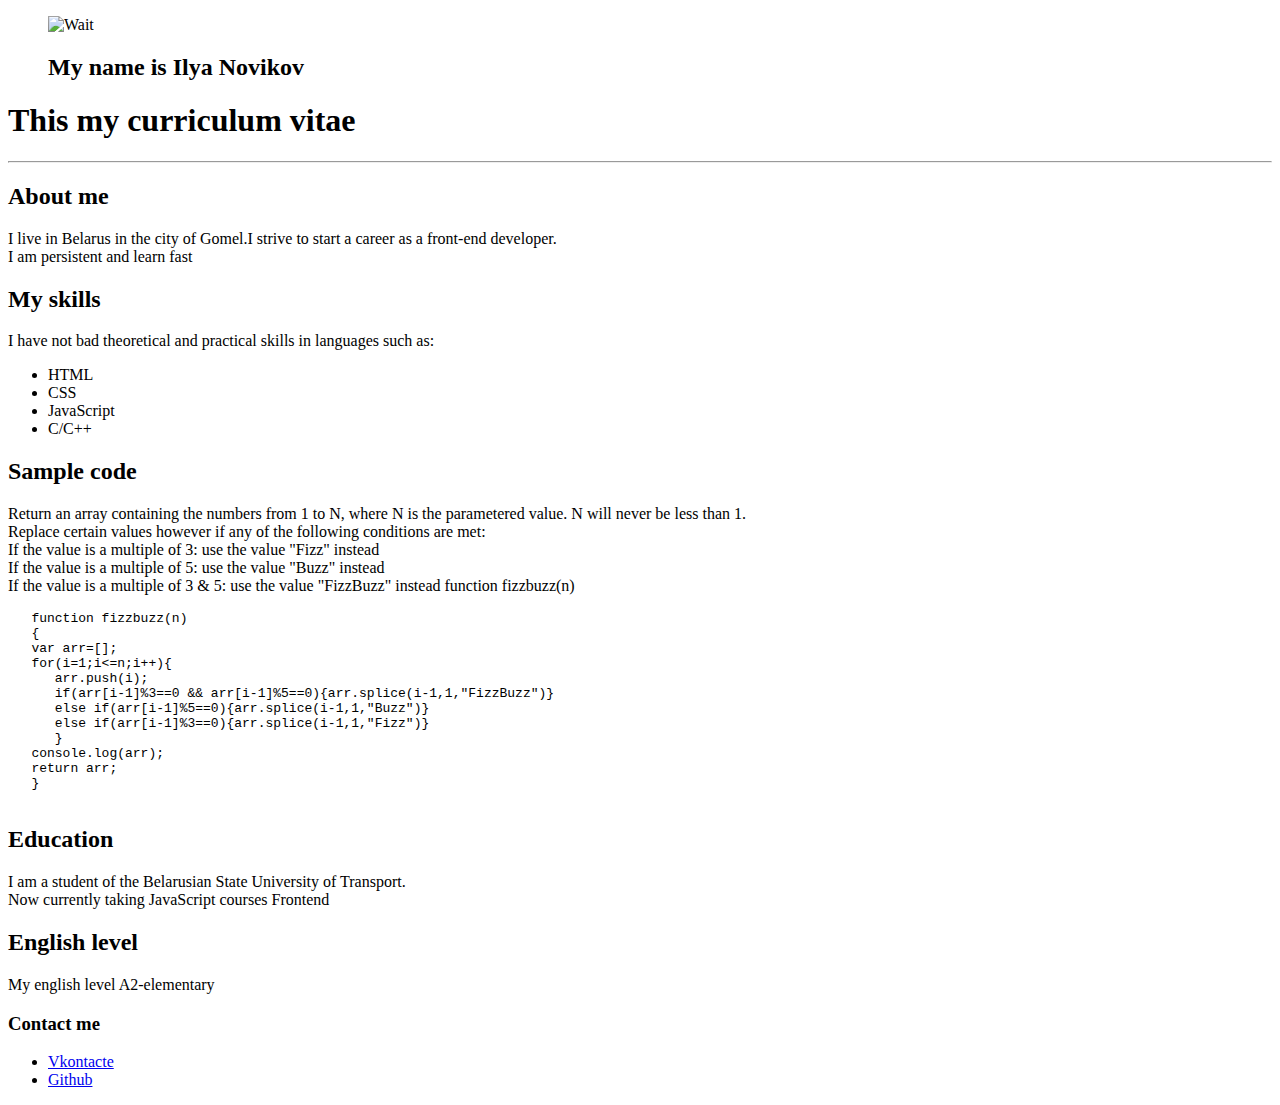
==== index.html @ d6a317ac "init: start youtube-task" ====
<!DOCTYPE html>
<html lang="en">
<head>
   <meta charset="UTF-8">
   <meta name="viewport" content="width=device-width, initial-scale=1.0">
   <title>curriculum vitae</title>
   <link rel="stylesheet" href="css/Main.css">
</head>
<body>
   <div class="conteuner">
      <header class="header">
         <figure class="figure">
            <img class="img-fluid" src="img/ava.png" alt="Wait">
            <h2>My name is Ilya Novikov</h2>
         </figure>
         <div class="text">
            <h1>This my curriculum vitae</h1>
         </div>   
      </header>
      <hr>
      <section class="About">  
         <h2 class="h2">About me</h2>
            <div class="content">
               <p>I live in Belarus in the city of Gomel.I strive to start a career as a front-end developer.
                  <br>I am persistent and learn fast
               </p>   
            </div>
      </section>
      <section class="Skills">  
         <h2 class="h2">My skills</h2>
         <div class="content">
            <p>I have not bad theoretical and practical skills in languages such as:</p>
            <ul>
               <li>HTML</li>
               <li>CSS</li>
               <li> JavaScript</li>
               <li>C/C++</li>
            </ul>
         </div>
      </section>
      <section class="Sample">
         <h2 class="h2">Sample code</h2>
         <div class="content">
            <p>
               Return an array containing the numbers from 1 to N, where N is the parametered value. N will never be less than 1.<br>
               Replace certain values however if any of the following conditions are met:<br>
               If the value is a multiple of 3: use the value "Fizz" instead<br> If the value is a multiple of 5: use the value "Buzz" instead<br> If the value is a multiple of 3 & 5: use the value "FizzBuzz" instead
               function fizzbuzz(n)
            </p>
            <!-- <img class="img-code" src="img/Code.PNG" alt="#"> -->
          <pre class="code">
   function fizzbuzz(n)
   {
   var arr=[];
   for(i=1;i&lt;=n;i++){
      arr.push(i);
      if(arr[i-1]%3==0 && arr[i-1]%5==0){arr.splice(i-1,1,"FizzBuzz")}
      else if(arr[i-1]%5==0){arr.splice(i-1,1,"Buzz")}
      else if(arr[i-1]%3==0){arr.splice(i-1,1,"Fizz")}
      }
   console.log(arr);
   return arr;
   }      
             </pre>
         </div>
      </section>
      <section class="Education">
         <h2 class="h2">Education</h2>
         <div class="content">
            <P>I am a student of the Belarusian State University of Transport.<br>
               Now currently taking JavaScript courses Frontend<br>
            </P> 
         </div>
      </section>
      <section class="English">
         <h2 class="h2">English level</h2>
         <div class="content">
            <P>My english level A2-elementary</P>
         </div>
      </section>
   </div>
   <footer class="footer">
      <div class="fooret-content">
      <h3>Contact me</h3>
      <nav class="nav">
         <ul class="list-group">
            <li class="list-group-item active">
               <a class="nav-link" href="https://vk.com/id176117791">Vkontacte</a>
            </li>
            <li class="list-group-item disabled" aria-disabled="true">
               <a class="nav-link" href="https://github.com/novikov2001/rsschool-cv/blob/gh-pages/cv.md">Github</a>
            </li>
         </ul>
      </nav>
      </div>
   </footer>
</body>
</html>
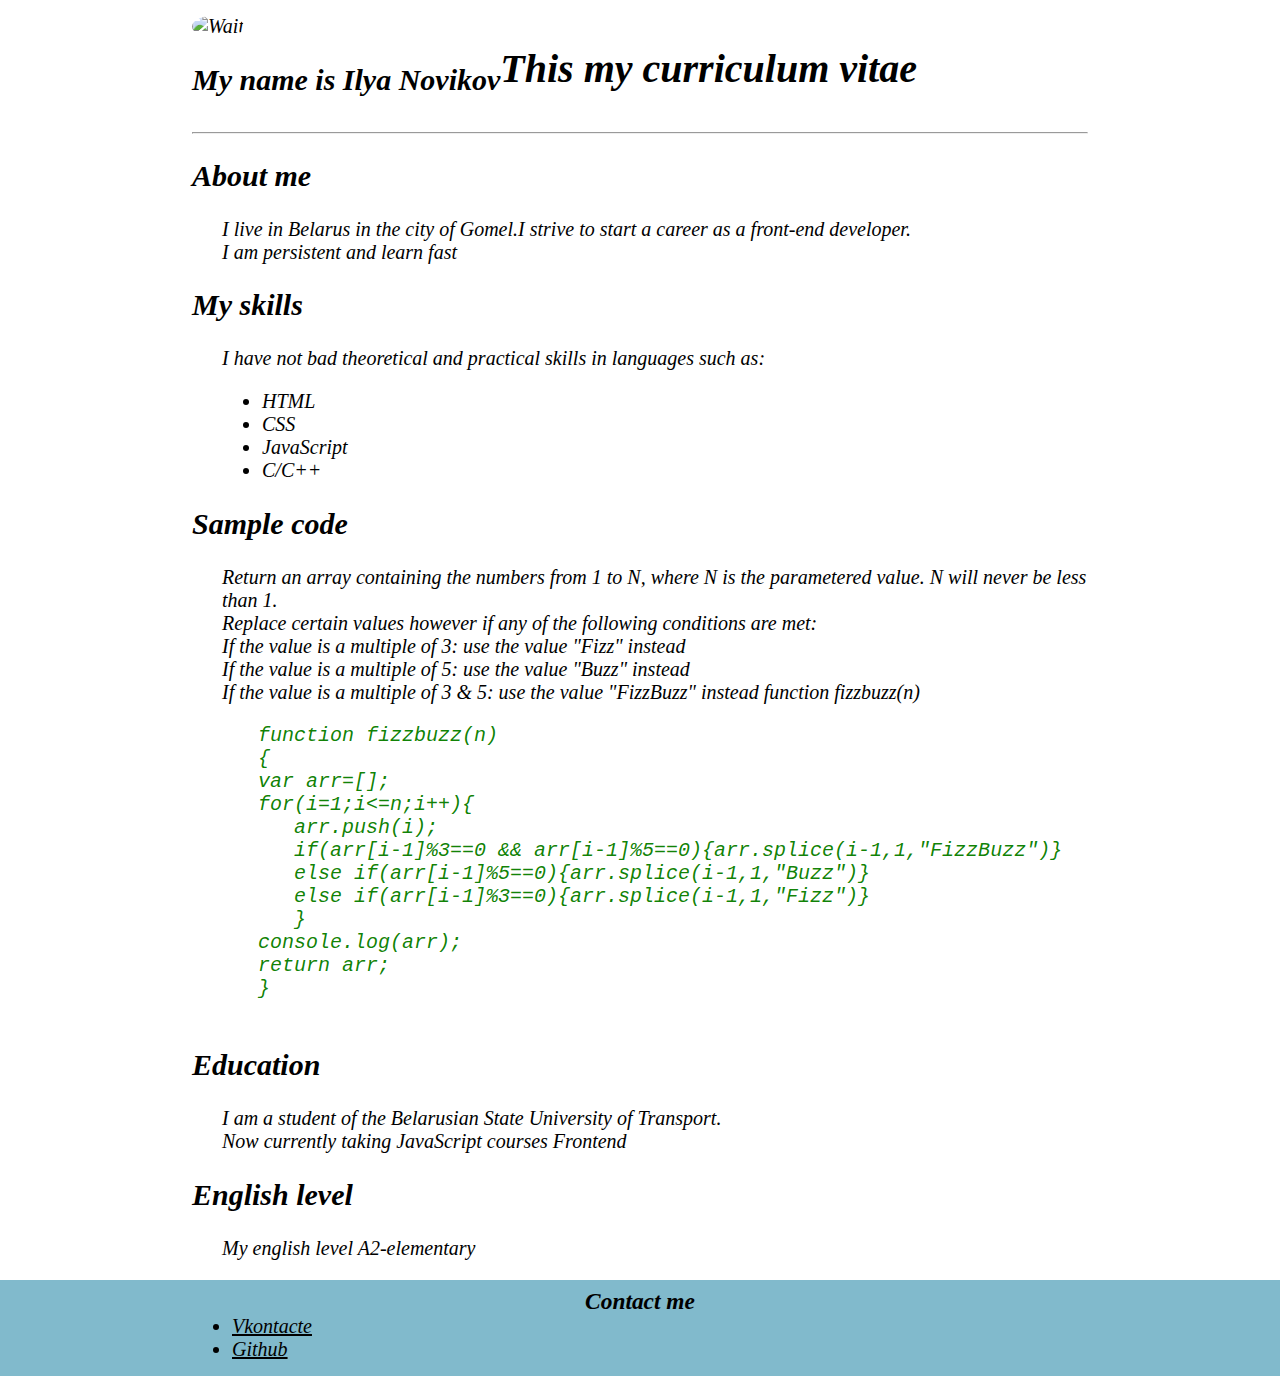
==== commit 200401ab: "refactor: change structure of the project" ====
--- a/index.html
+++ b/index.html
@@ -10,7 +10,7 @@
    <div class="conteuner">
       <header class="header">
          <figure class="figure">
-            <img class="img-fluid" src="img/ava.png" alt="Wait">
+            <img class="img-fluid" src="https://static-prod.weplay.tv/users/avatar/user_74950_e06d1a10c44dea16efe99988570b2ddf.png" alt="Wait">
             <h2>My name is Ilya Novikov</h2>
          </figure>
          <div class="text">
--- a/css/Main.css
+++ b/css/Main.css
@@ -0,0 +1,64 @@
+body{
+   min-height: 100vh;
+   background: url(https://i.pinimg.com/originals/2d/0f/79/2d0f796f4655baeca812ed1b7af9abf7.jpg) no-repeat fixed;
+   background-size: cover;
+   margin: 0 auto;
+   font-style: oblique;
+   font-size: 20px;
+}
+ul{
+   margin: 0;
+}
+h3{
+   margin: 0px;
+   padding: 0px;
+   text-align: center;
+} 
+hr {
+   color:grey;
+}
+.conteuner{
+   margin-top: 15px;
+   padding-left: 15%;
+   padding-right: 15%;
+}
+.header{
+   height: 20%;
+   display: flex;
+   justify-content: start;
+}
+.figure{
+   margin: auto 0;
+}
+.img-fluid{
+   width: 50%;
+   border-radius: 50%;
+   margin: auto 0;
+}
+.text{
+   margin: auto 0;
+}
+.code{
+   color:rgba(11, 128, 0, 0.979);
+}
+.content{
+   padding-left: 30px;
+}
+.footer{
+   width: 100%;
+   min-height: 80px;
+   background-color: rgb(3, 118, 153,0.5);
+   padding-top: 8px;
+   padding-bottom: 8px;
+}
+.fooret-content{
+   padding-left: 15%;
+   padding-right: 15%;
+}
+.nav-link{
+   color:black;
+   transition: color .2s linear;
+}
+.nav-link:hover{
+   color:rgb(12, 206, 141);
+}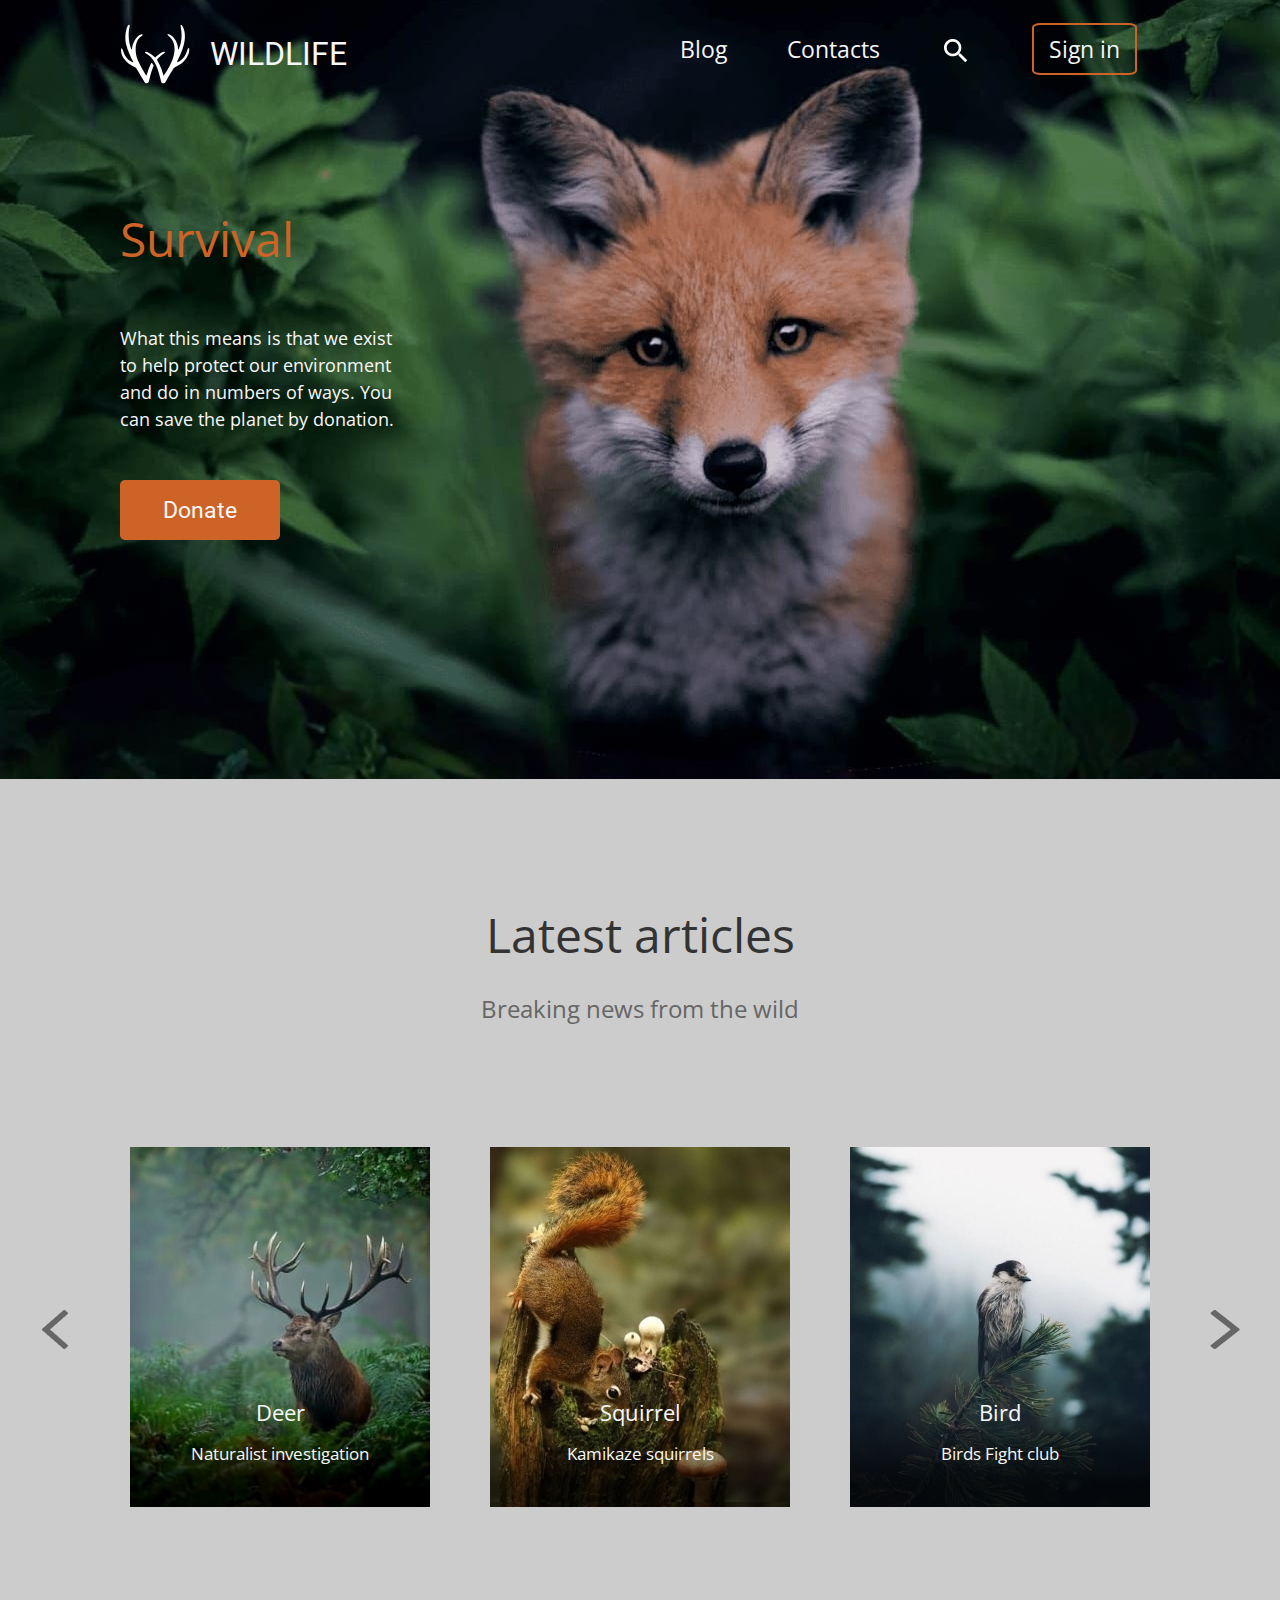
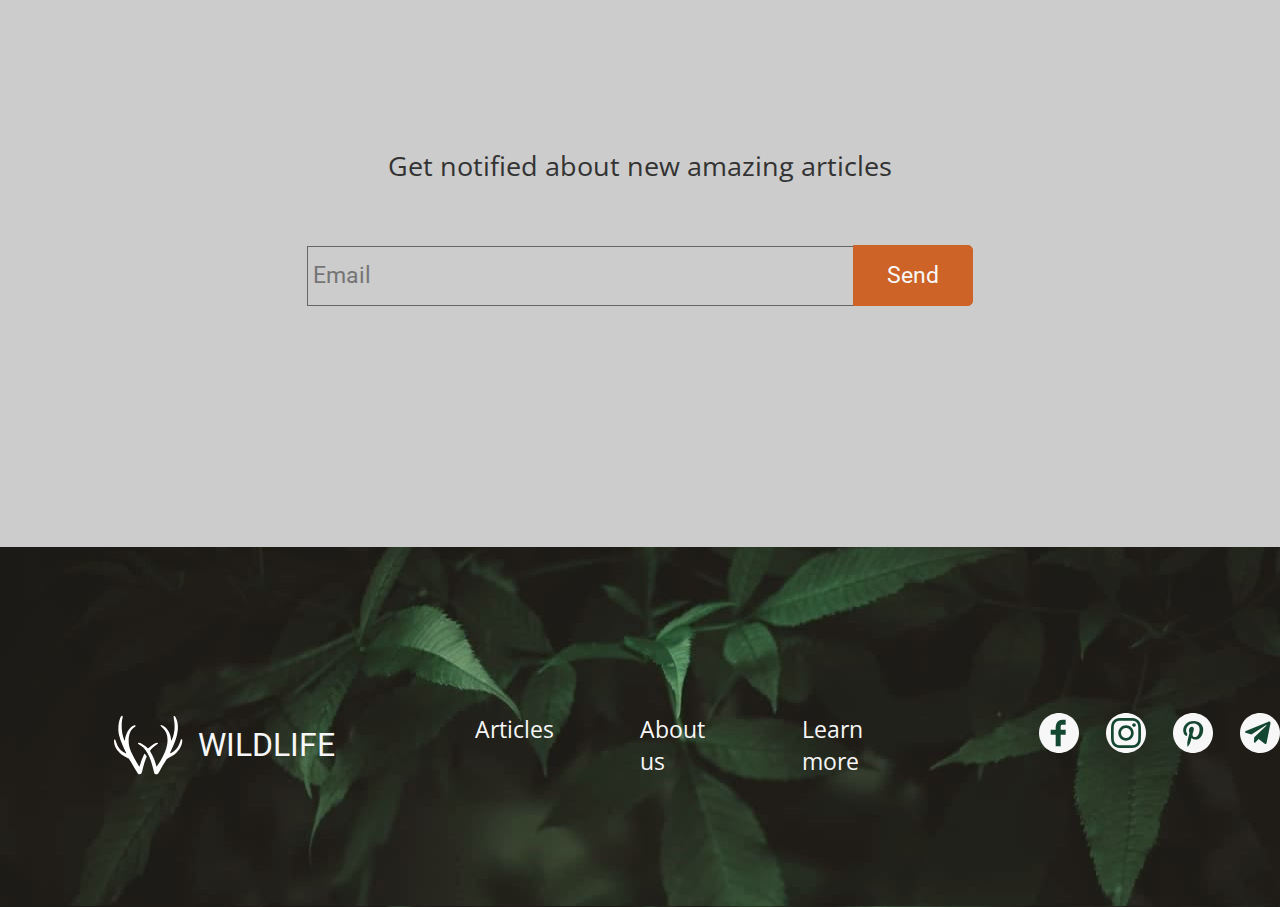
==== commit 4f2d9ffc: "Start: task" ====
--- a/index.html
+++ b/index.html
@@ -2,97 +2,88 @@
 <html lang="en">
 <head>
    <meta charset="UTF-8">
+   <meta http-equiv="X-UA-Compatible" content="IE=edge">
    <meta name="viewport" content="width=device-width, initial-scale=1.0">
-   <title>curriculum vitae</title>
-   <link rel="stylesheet" href="css/Main.css">
+   <title>Wildlife</title>
+   <link rel="stylesheet" href="css/style.css">
+   <link rel="preconnect" href="https://fonts.gstatic.com">
+   <link href="https://fonts.googleapis.com/css2?family=Open+Sans&family=Roboto&display=swap" rel="stylesheet">
 </head>
-<body>
-   <div class="conteuner">
+<body >
+   <div class="conteyner">
+      <div class="firstsection">
       <header class="header">
-         <figure class="figure">
-            <img class="img-fluid" src="https://static-prod.weplay.tv/users/avatar/user_74950_e06d1a10c44dea16efe99988570b2ddf.png" alt="Wait">
-            <h2>My name is Ilya Novikov</h2>
-         </figure>
-         <div class="text">
-            <h1>This my curriculum vitae</h1>
-         </div>   
+         <div class="logo">
+            <img class="logo_img" src="img/Frame.svg" alt="#">
+            <p class="logo_str">wildlife</p>
+         </div>
+         <nav class="nav">
+            <ul class="nav_ul">
+               <li class="nav_li"><a class="nav_a" href="#">Blog</a></li>
+               <li class="nav_li"><a class="nav_a" href="#">Contacts</a></li>
+               <li class="nav_li"><a class="nav_a" href="#"><img class="nav_a_img" src="img/navicon.png" alt="#"></a></li>
+               <li class="nav_li nav_button"><a class="nav_a_sign" href="#">Sign in</a></li>
+            </ul>      
+         </nav>
       </header>
-      <hr>
-      <section class="About">  
-         <h2 class="h2">About me</h2>
-            <div class="content">
-               <p>I live in Belarus in the city of Gomel.I strive to start a career as a front-end developer.
-                  <br>I am persistent and learn fast
-               </p>   
+         <div class="Survival">
+            <h1 class="h1">Survival</h1>
+            <p class="Survial-text">What this means is that we exist to help protect our environment and do in numbers of ways. You can save the planet by donation.</p>
+            <button class="button">Donate</button>
+         </div>
+      </div>
+      <div class="Latest">
+            <div class="latest-text">
+               <h2>Latest articles</h2>
+               <p class="latest-text-p">Breaking news from the wild</p>
             </div>
-      </section>
-      <section class="Skills">  
-         <h2 class="h2">My skills</h2>
-         <div class="content">
-            <p>I have not bad theoretical and practical skills in languages such as:</p>
-            <ul>
-               <li>HTML</li>
-               <li>CSS</li>
-               <li> JavaScript</li>
-               <li>C/C++</li>
-            </ul>
+            <div class="slider">
+               <div class="strelki str_left"></div>
+                     <div class="slider_element Deer">
+                        <h4 class="h4_slider">Deer</h4>
+                        <p class="info">Naturalist investigation</p>
+                     </div>
+                     <div class="slider_element Squirrel">
+                        <h4 class="h4_slider">Squirrel</h4>
+                        <p class="info">Kamikaze squirrels</p>
+                     </div>
+                     <div class="slider_element Bird">
+                        <h4 class="h4_slider">Bird</h4>
+                        <p class="info">Birds Fight club</p>
+                     </div>
+               <div class="strelki str_right"></div>
+            </div> 
+            <h3 class="H3">Get notified about new amazing articles </h3>
+            <div class="GetNotified">
+               <form method="get" action="">
+                  <input class="form-email" type="email" name="email" placeholder="Email">
+                  <input class="form-submit" type="submit" placeholder="Send" name="submit" value="Send">
+               </form>
+            </div> 
+      </div>
+      <footer class="footer">
+         <div class="footer_content">
+            <div class="logo footer_logo">
+               <img class="" src="img/Frame.svg" alt="#">
+               <p class="Footer_logo_str">wildlife</p>
+            </div>
+            <div class="footer_link">
+               <ul class="footer_link_ul">
+                  <li class="link_ul_li"><a class="link_a" href="#">Articles</a></li>
+                  <li class="link_ul_li"><a class="link_a" href="#">About us</a></li>
+                  <li class="link_ul_li"><a class="link_a" href="#">Learn more</a></li>
+               </ul>
+            </div>
+            <div class="footer_seti">
+               <ul class="seti_ul">
+                  <li class="seti_li"><a href="#"><img src="img/facebook.svg" alt=""></a></li>
+                  <li class="seti_li"><a href="#"><img src="img/inst.svg" alt=""></a></li>
+                  <li class="seti_li"><a href="#"><img src="img/icon.svg" alt=""></a></li>
+                  <li class="seti_li"><a href="#"><img src="img/telegram.svg" alt=""></a></li>
+               </ul>
+            </div>
          </div>
-      </section>
-      <section class="Sample">
-         <h2 class="h2">Sample code</h2>
-         <div class="content">
-            <p>
-               Return an array containing the numbers from 1 to N, where N is the parametered value. N will never be less than 1.<br>
-               Replace certain values however if any of the following conditions are met:<br>
-               If the value is a multiple of 3: use the value "Fizz" instead<br> If the value is a multiple of 5: use the value "Buzz" instead<br> If the value is a multiple of 3 & 5: use the value "FizzBuzz" instead
-               function fizzbuzz(n)
-            </p>
-            <!-- <img class="img-code" src="img/Code.PNG" alt="#"> -->
-          <pre class="code">
-   function fizzbuzz(n)
-   {
-   var arr=[];
-   for(i=1;i&lt;=n;i++){
-      arr.push(i);
-      if(arr[i-1]%3==0 && arr[i-1]%5==0){arr.splice(i-1,1,"FizzBuzz")}
-      else if(arr[i-1]%5==0){arr.splice(i-1,1,"Buzz")}
-      else if(arr[i-1]%3==0){arr.splice(i-1,1,"Fizz")}
-      }
-   console.log(arr);
-   return arr;
-   }      
-             </pre>
-         </div>
-      </section>
-      <section class="Education">
-         <h2 class="h2">Education</h2>
-         <div class="content">
-            <P>I am a student of the Belarusian State University of Transport.<br>
-               Now currently taking JavaScript courses Frontend<br>
-            </P> 
-         </div>
-      </section>
-      <section class="English">
-         <h2 class="h2">English level</h2>
-         <div class="content">
-            <P>My english level A2-elementary</P>
-         </div>
-      </section>
+      </footer>
    </div>
-   <footer class="footer">
-      <div class="fooret-content">
-      <h3>Contact me</h3>
-      <nav class="nav">
-         <ul class="list-group">
-            <li class="list-group-item active">
-               <a class="nav-link" href="https://vk.com/id176117791">Vkontacte</a>
-            </li>
-            <li class="list-group-item disabled" aria-disabled="true">
-               <a class="nav-link" href="https://github.com/novikov2001/rsschool-cv/blob/gh-pages/cv.md">Github</a>
-            </li>
-         </ul>
-      </nav>
-      </div>
-   </footer>
 </body>
-</html>
+</html>--- a/css/style.css
+++ b/css/style.css
@@ -0,0 +1,328 @@
+body{
+   align-items: center;
+   margin: 0px;
+   background-color: rgb(101, 146, 129);
+}
+ul{
+   list-style:none;
+}
+a{
+   text-decoration: none;
+   color: #f7f7f7;
+
+}
+h1{
+   color:#CD6326;
+   font-family: 'Open Sans', sans-serif;
+   font-style: normal;
+   font-weight: normal;
+   font-size: 48px;
+   line-height: 72px;
+}
+h2{
+   font-family: 'Open Sans', sans-serif;
+   font-style: normal;
+   font-weight: normal;
+   font-size: 48px;
+   line-height: 72px;
+   text-align: center;
+   color: #333333;
+   margin: 0;
+}
+h3{
+   font-family: 'Open Sans', sans-serif;
+   font-style: normal;
+   font-weight: normal;
+   font-size: 27px;
+   line-height: 40px;
+   text-align: center;
+   color: #333333;
+}
+h4{
+   font-family: 'Open Sans', sans-serif;
+   font-style: normal;
+   font-weight: normal;
+   font-size: 22px;
+   line-height: 36px;
+   text-align: center;
+   color: #F7F7F7;
+}
+.conteyner{
+  max-width: 1440px;
+  margin: 0 auto  ;
+} 
+.firstsection{
+  margin: 0;
+  background-image: url("../img/lisa.png");
+  height: 779px;
+  color: #f7f7f7;
+} 
+.header{
+   display: flex;
+   justify-content: space-between;
+   padding-top: 19px;
+}
+.logo{
+   display: flex;
+   margin: auto 0;
+}
+.logo_img{
+   margin-left: 120px;
+}
+.logo_str{
+   font-family: 'Roboto', sans-serif;
+   font-style: normal;
+   font-weight: normal;
+   font-size: 32px;
+   line-height: 60px;
+   text-transform: uppercase;
+   margin: 0 0 0 20px;
+}
+.nav_ul{
+   font-family: 'Open Sans', sans-serif;
+   font-size: 23px;
+   line-height: 60px;
+   display: flex;
+   margin: 0;
+}
+.nav_li{
+   margin-right: 60px;
+}
+.nav_a_img {
+   margin-top: 16px;
+   
+}
+.nav_a:hover {
+   color: #CD6326;
+}
+.nav_button{
+   margin-right: 143px;
+}
+.nav_a_sign{
+   padding: 8px 15px 8px 15px;
+   transition: border 0.2s;
+   border: solid 2px #CD6326;
+   border-radius: 8%;
+   transition: background-color 0.2s;
+}
+ .nav_a_sign:hover {
+   background-color:#CD6326;
+} 
+.nav_a_sign:active {
+   background-color:#8F5613;
+   border: solid 2px #8F5613;
+} 
+.Survival{
+   margin-left: 120px;
+   margin-top: 115px;
+}
+.Survial-text{
+   width: 274px;
+   height: 108px;
+   margin-top: 50px;
+   font-family: 'Open Sans', sans-serif;
+   font-style: normal;
+   font-weight: normal;
+   font-size: 18px;
+   line-height: 27px;
+   letter-spacing:normal;
+}
+.button{
+   width: 160px;
+   height: 60px;
+   margin-top: 29px;
+   font-family: 'Roboto', sans-serif;
+   font-style: normal;
+   font-weight: normal;
+   font-size: 23px;
+   line-height: 27px;
+   color:#f7f7f7;
+   background-color: #CD6326;
+   border:none;
+   border-radius: 5px;
+   transition: background-color 0.1s;
+}
+.button:hover{
+   background-color: #E39128;
+}
+.button:focus{
+   outline: none;
+}
+.button:active{
+   background-color: #8F5613;
+}
+/*____________Latest______________*/
+.Latest{
+   margin: 0;
+   height: 1368px;
+   background-image: url("../img/Latest.png")
+}
+.latest-text{
+   padding-top: 120px;
+}
+.latest-text-p{
+   margin-top: 20px;
+   font-family: 'Open Sans', sans-serif;
+   font-style: normal;
+   font-weight: normal;
+   font-size: 24px;
+   line-height: 36px;
+   text-align: center;
+   color: #666666;
+}
+.slider{
+   display: flex;
+   justify-content: center;
+   margin-top: 120px;
+}
+.slider_element{
+   height: 360px;
+   width: 300px;
+   color:#f7f7f7;
+   margin-left: 60px;
+}
+.h4_slider{
+   margin-top: 247px;
+   margin-bottom: 0px;
+}
+.strelki{
+   margin: auto 0;
+   width: 30px;
+   height: 70px;
+}
+.strelki:hover{
+    filter: contrast(175%) brightness(3%);
+}
+.str_left{
+   background-image: url("../img/Left.png");
+}
+.str_right {
+   margin-left: 60px;
+   background-image: url("../img/Right.png");
+}
+.Deer{
+   background-image: url("../img/Deer.jpg");
+}
+.Squirrel {
+   background-image: url("../img/Squirrel.jpg");
+}
+.Bird {
+   background-image: url("../img/Bird.jpg");
+}
+.info{
+   margin-top: 10px;
+   font-family: 'Open Sans', sans-serif;
+   font-style: normal;
+   font-weight: normal;
+   font-size: 17px;
+   line-height: 27px;
+   text-align: center;
+   color: #F7F7F7;
+}
+.H3{
+   margin-top: 239px;
+}
+.GetNotified{
+   margin-top: 59px;
+   text-align: center;
+   display: flex;
+   justify-content: center;
+}
+.form-email{
+   height: 48px;
+   width: 540px;
+   padding: 5px 0 5px 5px;
+   background-color: #CCCCCC;
+   font-family: 'Roboto', sans-serif;
+   font-style: normal;
+   font-weight: normal;
+   font-size: 23px;
+   line-height: 27px;
+   align-items: center;
+   color: #666666;
+   border: solid 1px #666666;
+
+}
+.form-email:focus::placeholder{
+   opacity: 0;
+}
+.form-submit{
+   width: 120px;
+   height: 61px;
+   padding: 0px;
+   margin-left: -5px;
+   font-family: 'Roboto', sans-serif;
+   font-style: normal;
+   font-weight: normal;
+   font-size: 23px;
+   line-height: 27px;
+   text-align: center;
+   color: #F7F7F7;
+   background: #CD6326;
+   border: 1px solid #CD6326;
+   border-radius: 0 5px 5px 0;
+}
+.form-submit:hover{
+   border: 1px solid #E39128;
+   background: #E39128;
+}
+.form-submit:active {
+   border: 1px solid #8F5613;
+   background: #8F5613;
+}
+/*____________Footer______________*/
+.footer{
+   height:360px;
+   background-image: url("../img/footer.jpg");
+   color: #f7f7f7;
+   
+}
+.footer_content{
+   display: flex;
+   padding-top: 150px;
+}
+.footer_logo{
+   margin-right: 140px;
+   margin-left: 113px;
+}
+.Footer_logo_str{
+   font-family: 'Roboto', sans-serif;
+   font-style: normal;
+   font-weight: normal;
+   font-size: 32px;
+   line-height: 60px;
+   text-transform: uppercase;
+   margin: 0 0 0 15px;
+}
+.footer_link_ul{
+   display: flex;
+   padding-left: 0;
+}
+.link_ul_li{
+   font-family: 'Open Sans', sans-serif;
+   font-style: normal;
+   font-weight: normal;
+   font-size: 23px;   
+   margin-left: 86px; 
+}
+.link_ul_li:first-child{
+   margin-left: 0px; 
+}
+.link_a:hover{
+   color: #CD6326;
+}
+.footer_seti{
+margin-left: 98px;
+}
+.seti_ul{
+   display: flex;
+}
+.seti_li{
+   margin-left: 27px;
+}
+.seti_li:hover{
+   filter: invert(3);
+}
+.seti_li:first-child{
+   margin-left: 0;
+}
